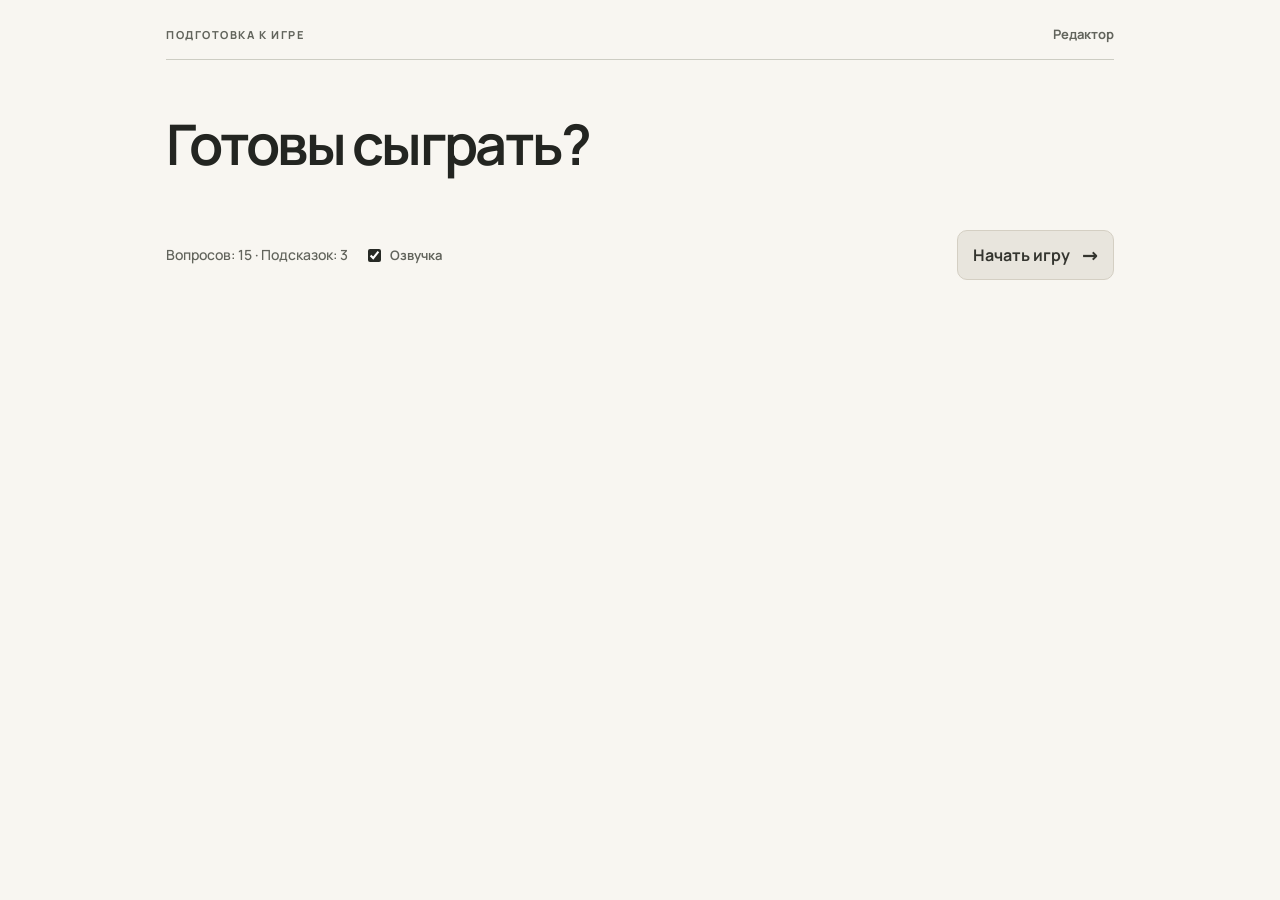
==== quiz-iphone.html @ d96a4c16 "Initial commit" ====
<!doctype html>
<html lang="ru">
<meta charset="utf-8">
<meta name="viewport" content="width=device-width, initial-scale=1, viewport-fit=cover, interactive-widget=resizes-content">
<title>Викторина</title>
<!--
Copyright 2018 The Manrope Project Authors (https://github.com/googlefonts/manrope)

This Font Software is licensed under the SIL Open Font License, Version 1.1.
This license is copied below, and is also available with a FAQ at:
http://scripts.sil.org/OFL


-----------------------------------------------------------
SIL OPEN FONT LICENSE Version 1.1 - 26 February 2007
-----------------------------------------------------------

PREAMBLE
The goals of the Open Font License (OFL) are to stimulate worldwide
development of collaborative font projects, to support the font creation
efforts of academic and linguistic communities, and to provide a free and
open framework in which fonts may be shared and improved in partnership
with others.

The OFL allows the licensed fonts to be used, studied, modified and
redistributed freely as long as they are not sold by themselves. The
fonts, including any derivative works, can be bundled, embedded,
redistributed and/or sold with any software provided that any reserved
names are not used by derivative works. The fonts and derivatives,
however, cannot be released under any other type of license. The
requirement for fonts to remain under this license does not apply
to any document created using the fonts or their derivatives.

DEFINITIONS
"Font Software" refers to the set of files released by the Copyright
Holder(s) under this license and clearly marked as such. This may
include source files, build scripts and documentation.

"Reserved Font Name" refers to any names specified as such after the
copyright statement(s).

"Original Version" refers to the collection of Font Software components as
distributed by the Copyright Holder(s).

"Modified Version" refers to any derivative made by adding to, deleting,
or substituting -- in part or in whole -- any of the components of the
Original Version, by changing formats or by porting the Font Software to a
new environment.

"Author" refers to any designer, engineer, programmer, technical
writer or other person who contributed to the Font Software.

PERMISSION & CONDITIONS
Permission is hereby granted, free of charge, to any person obtaining
a copy of the Font Software, to use, study, copy, merge, embed, modify,
redistribute, and sell modified and unmodified copies of the Font
Software, subject to the following conditions:

1) Neither the Font Software nor any of its individual components,
in Original or Modified Versions, may be sold by itself.

2) Original or Modified Versions of the Font Software may be bundled,
redistributed and/or sold with any software, provided that each copy
contains the above copyright notice and this license. These can be
included either as stand-alone text files, human-readable headers or
in the appropriate machine-readable metadata fields within text or
binary files as long as those fields can be easily viewed by the user.

3) No Modified Version of the Font Software may use the Reserved Font
Name(s) unless explicit written permission is granted by the corresponding
Copyright Holder. This restriction only applies to the primary font name as
presented to the users.

4) The name(s) of the Copyright Holder(s) or the Author(s) of the Font
Software shall not be used to promote, endorse or advertise any
Modified Version, except to acknowledge the contribution(s) of the
Copyright Holder(s) and the Author(s) or with their explicit written
permission.

5) The Font Software, modified or unmodified, in part or in whole,
must be distributed entirely under this license, and must not be
distributed under any other license. The requirement for fonts to
remain under this license does not apply to any document created
using the Font Software.

TERMINATION
This license becomes null and void if any of the above conditions are
not met.

DISCLAIMER
THE FONT SOFTWARE IS PROVIDED "AS IS", WITHOUT WARRANTY OF ANY KIND,
EXPRESS OR IMPLIED, INCLUDING BUT NOT LIMITED TO ANY WARRANTIES OF
MERCHANTABILITY, FITNESS FOR A PARTICULAR PURPOSE AND NONINFRINGEMENT
OF COPYRIGHT, PATENT, TRADEMARK, OR OTHER RIGHT. IN NO EVENT SHALL THE
COPYRIGHT HOLDER BE LIABLE FOR ANY CLAIM, DAMAGES OR OTHER LIABILITY,
INCLUDING ANY GENERAL, SPECIAL, INDIRECT, INCIDENTAL, OR CONSEQUENTIAL
DAMAGES, WHETHER IN AN ACTION OF CONTRACT, TORT OR OTHERWISE, ARISING
FROM, OUT OF THE USE OR INABILITY TO USE THE FONT SOFTWARE OR FROM
OTHER DEALINGS IN THE FONT SOFTWARE.

-->
<style>
  body { margin: 0; background: #f8f6f1; }
  body:has(#quiz-stage[data-theme="dark"]) { background: #1d1f1c; }
</style>
<div id="quiz-stage">
  <style>
    @font-face {
      font-family: Manrope;
      font-style: normal;
      font-weight: 400 750;
      font-display: swap;
      src: url("[data-uri]") format("woff2");
      unicode-range: U+0301, U+0400-045F, U+0490-0491, U+04B0-04B1, U+2116;
    }
    @font-face {
      font-family: Manrope;
      font-style: normal;
      font-weight: 400 750;
      font-display: swap;
      src: url("[data-uri]") format("woff2");
      unicode-range: U+0000-00FF, U+0131, U+0152-0153, U+02BB-02BC, U+02C6, U+02DA, U+02DC, U+0304, U+0308, U+0329, U+2000-206F, U+20AC, U+2122, U+2191, U+2193, U+2212, U+2215, U+FEFF, U+FFFD;
    }
    #quiz-stage {
      --stage: #f8f6f1;
      --field: #fefcf8;
      --ink: #232521;
      --muted: #62645c;
      --line: #cdcdc3;
      --soft: #eeece4;
      --signal: #9b342e;
      --signal-soft: #f6e5e1;
      --positive: #235e46;
      --positive-soft: #e1eee4;
      --action: #272a25;
      --action-text: #fcfaf4;
      --play-action: #e8e5dd;
      --play-action-text: #34352f;
      --play-action-line: #d4cfc3;
      --answer-radius: 10px;
      color-scheme: light;
      color: var(--ink);
      font: 16px/1.45 Manrope, system-ui, sans-serif;
      overflow-wrap: anywhere;
    }
    #quiz-stage[data-theme="dark"] {
      --stage: #1d1f1c;
      --field: #242622;
      --ink: #f4f1e8;
      --muted: #b7b9ad;
      --line: #50534a;
      --soft: #30332c;
      --signal: #ffa398;
      --signal-soft: #482c28;
      --positive: #a6d6b7;
      --positive-soft: #263e32;
      --action: #efece1;
      --action-text: #22241f;
      --play-action: #34362f;
      --play-action-text: #e9e6dc;
      --play-action-line: #4e5047;
      color-scheme: dark;
    }

    #quiz-stage * { box-sizing: border-box; }
    #quiz-stage [hidden] { display: none !important; }
    #quiz-stage :is(h1, h2, p) { margin: 0; font-family: inherit; }
    #quiz-stage :is(button, input, select, textarea) { font: inherit; }
    #quiz-stage :is(button, input, select, textarea):focus-visible {
      outline: 2px solid var(--signal);
      outline-offset: 3px;
    }
    #quiz-stage button {
      min-block-size: 44px;
      border: 0;
      border-radius: 0;
      padding: 0;
      color: inherit;
      background: transparent;
      touch-action: manipulation;
    }
    #quiz-stage button.primary {
      display: flex;
      align-items: center;
      justify-content: space-between;
      gap: 12px;
      min-block-size: 50px;
      padding: 10px 15px;
      border-radius: 3px;
      background: var(--action);
      color: var(--action-text);
      text-align: left;
      font-weight: 700;
    }
    #quiz-stage button.primary::after { content: '→' / ''; font-size: 1.2em; line-height: 1; }
    #quiz-stage button.primary:disabled { opacity: .45; }
    #quiz-stage button.primary:not(:disabled):active { opacity: .82; }
    #quiz-stage .shell {
      --gutter: clamp(16px, 4.4vw, 46px);
      --safe-top: max(env(safe-area-inset-top, 0px), calc(var(--tg-safe-area-inset-top, 0px) + var(--tg-content-safe-area-inset-top, 0px)));
      --safe-right: max(env(safe-area-inset-right, 0px), calc(var(--tg-safe-area-inset-right, 0px) + var(--tg-content-safe-area-inset-right, 0px)));
      --safe-bottom: max(env(safe-area-inset-bottom, 0px), calc(var(--tg-safe-area-inset-bottom, 0px) + var(--tg-content-safe-area-inset-bottom, 0px)));
      --safe-left: max(env(safe-area-inset-left, 0px), calc(var(--tg-safe-area-inset-left, 0px) + var(--tg-content-safe-area-inset-left, 0px)));
      max-inline-size: 1040px;
      margin-inline: auto;
      padding: calc(10px + var(--safe-top)) calc(var(--gutter) + var(--safe-right))
        calc(clamp(16px, 3vw, 30px) + var(--safe-bottom)) calc(var(--gutter) + var(--safe-left));
      background: var(--stage);
    }
    #quiz-stage header {
      display: flex;
      align-items: center;
      justify-content: space-between;
      min-block-size: 50px;
      gap: 12px;
      border-bottom: 1px solid var(--line);
    }
    #quiz-stage header button {
      flex: none;
      margin-inline-start: auto;
      color: var(--muted);
      font-size: .8125rem;
      font-weight: 700;
    }
    #quiz-stage header button:active, #quiz-stage .quiet:active { color: var(--signal); }
    #quiz-stage .eyebrow {
      color: var(--muted);
      font-size: .6875rem;
      font-weight: 750;
      letter-spacing: .14em;
      text-transform: uppercase;
    }
    #quiz-stage .clock-row {
      display: grid;
      grid-template-columns: minmax(0, 1fr) auto;
      align-items: center;
      gap: 12px;
      padding-top: 16px;
    }
    #quiz-stage .clock-track {
      padding-bottom: 6px;
      background: repeating-linear-gradient(to right, var(--muted) 0 1px, transparent 1px calc(100% / 6))
        left bottom / 100% 4px no-repeat;
      border-inline-end: 1px solid var(--muted);
    }
    #quiz-stage .time {
      color: var(--muted);
      font-size: 1.125rem;
      font-weight: 700;
      font-variant-numeric: tabular-nums;
      line-height: 1;
    }
    #quiz-stage[data-phase="answer"] .time, #quiz-stage .time.urgent { color: var(--signal); }
    #quiz-stage progress {
      display: block;
      appearance: none;
      inline-size: 100%;
      block-size: 3px;
      margin: 0;
      border: 0;
      background: var(--line);
    }
    #quiz-stage progress::-webkit-progress-bar { background: var(--line); }
    #quiz-stage progress::-webkit-progress-value { background: var(--muted); }
    #quiz-stage progress::-moz-progress-bar { background: var(--muted); }
    #quiz-stage progress.urgent::-webkit-progress-value { background: var(--signal); }
    #quiz-stage progress.urgent::-moz-progress-bar { background: var(--signal); }
    #quiz-stage .question { padding-block: clamp(24px, 5vw, 54px) clamp(24px, 4vw, 42px); }
    #quiz-stage h1 {
      max-inline-size: 30ch;
      color: var(--ink);
      font-size: clamp(1.75rem, 5.8vw, 3.5rem);
      font-weight: 650;
      line-height: 1.08;
      letter-spacing: -.048em;
      text-wrap: balance;
    }
    #quiz-stage h2 { color: var(--ink); font-size: 1rem; font-weight: 750; }
    #quiz-stage .answers {
      display: grid;
      grid-template-columns: repeat(2, minmax(0, 1fr));
      gap: clamp(8px, 1.2vw, 12px);
    }
    #quiz-stage .answers:empty { display: none; }
    #quiz-stage button.answer {
      display: flex;
      align-items: center;
      gap: clamp(8px, 1.2vw, 12px);
      min-block-size: clamp(52px, 7vw, 60px);
      padding: 9px clamp(10px, 1.6vw, 16px);
      border: 1px solid var(--line);
      border-radius: var(--answer-radius);
      background: var(--field);
      text-align: left;
    }
    #quiz-stage .answer:focus-visible { position: relative; z-index: 1; outline-offset: -3px; }
    #quiz-stage .letter {
      color: var(--muted);
      font-size: .6875rem;
      font-weight: 750;
      letter-spacing: .09em;
    }
    #quiz-stage .answer-text {
      flex: 1;
      min-inline-size: 0;
      font-size: clamp(.9375rem, 2vw, 1.125rem);
      font-weight: 650;
      line-height: 1.22;
    }
    #quiz-stage .answer-mark { font-size: .875rem; line-height: 1; }
    #quiz-stage .answer-mark:empty { display: none; }
    #quiz-stage .answer[data-removed] .answer-text { visibility: hidden; }
    #quiz-stage .answer[data-removed] { background: var(--stage); }
    #quiz-stage .answer:not(:disabled):active { background: var(--soft); }
    #quiz-stage button.answer.correct { color: var(--positive); background: var(--positive-soft); }
    #quiz-stage button.answer.wrong { color: var(--signal); background: var(--signal-soft); }
    #quiz-stage .answer:is(.correct, .wrong) .letter { color: inherit; }
    #quiz-stage .controls {
      display: grid;
      align-items: center;
      gap: 8px 20px;
      margin-top: 14px;
    }
    #quiz-stage .round-tools {
      display: flex;
      align-items: center;
      justify-content: space-between;
      gap: 8px;
      flex-wrap: wrap;
    }
    #quiz-stage .round-tools { padding-top: 8px; }
    #quiz-stage .round-tools p, #quiz-stage #quiz-hint { color: var(--muted); font-size: .8125rem; }
    #quiz-stage .lifelines {
      display: grid;
      grid-template-columns: repeat(3, minmax(0, 1fr));
      gap: 8px;
      max-inline-size: 330px;
      margin-top: 10px;
    }
    #quiz-stage .lifelines button, #quiz-stage #quiz-bank {
      padding-inline: 10px;
      border: 1px solid var(--line);
      border-radius: var(--answer-radius);
      font-size: .8125rem;
      font-weight: 700;
    }
    #quiz-stage .lifelines button:disabled { opacity: .5; }
    #quiz-stage .lifelines button {
      display: grid;
      align-content: start;
      gap: 3px;
      padding: 8px;
      text-align: left;
      line-height: 1.2;
    }
    #quiz-stage .lifelines small {
      color: var(--muted);
      font-size: .6875rem;
      font-weight: 550;
    }
    #quiz-stage .lifelines button[data-used] span { text-decoration: line-through; }
    #quiz-stage .live-ladder { display: none; }
    #quiz-stage #quiz-hint { margin-top: 8px; }
    #quiz-stage #quiz-hint:empty { position: absolute; }
    #quiz-stage dialog {
      inline-size: min(340px, calc(100% - 32px));
      max-block-size: 80dvh;
      padding: 16px;
      border: 1px solid var(--line);
      border-radius: var(--answer-radius);
      background: var(--stage);
      color: var(--ink);
    }
    #quiz-stage dialog::backdrop { background: #12131088; }
    #quiz-stage .ladder-head, #quiz-stage .ladder li { display: flex; justify-content: space-between; align-items: center; gap: 8px; }
    #quiz-stage .ladder { padding: 0; margin: 0; list-style: none; font-variant-numeric: tabular-nums; font-size: .875rem; }
    #quiz-stage .ladder li { padding: 5px 8px; }
    #quiz-stage .ladder [aria-current] { background: var(--soft); font-weight: 750; }
    #quiz-stage .ladder [data-secured] { color: var(--positive); }
    #quiz-stage .ladder small { margin-inline-end: auto; color: var(--muted); }
    #quiz-stage #quiz-status {
      color: var(--muted);
      font-size: .875rem;
      font-weight: 550;
    }
    #quiz-stage #quiz-status:empty, #quiz-stage #quiz-editor-status:empty { position: absolute; }
    #quiz-stage #quiz-status[data-outcome="success"] { color: var(--positive); }
    #quiz-stage #quiz-status[data-outcome="error"] { color: var(--signal); }
    #quiz-stage #quiz-action {
      border: 1px solid var(--play-action-line);
      border-radius: var(--answer-radius);
      background: var(--play-action);
      color: var(--play-action-text);
    }
    #quiz-stage .check {
      display: flex;
      align-items: center;
      gap: 9px;
      min-block-size: 44px;
      color: var(--muted);
      font-size: .8125rem;
      font-weight: 650;
    }
    #quiz-stage input[type="checkbox"] { accent-color: var(--action); margin: 0; }
    #quiz-stage[data-phase="done"] .question { padding-block: clamp(26px, 6vw, 64px) 10px; }
    #quiz-stage[data-phase="done"] h1 { font-size: clamp(3.15rem, 10vw, 6rem); font-variant-numeric: tabular-nums; }

    #quiz-stage .editor { padding-top: 16px; }
    #quiz-stage .editor-grid, #quiz-stage form { display: grid; gap: 14px; min-inline-size: 0; }
    #quiz-stage .editor-picker {
      display: grid;
      grid-template-columns: minmax(0, 1fr) auto;
      align-items: end;
      gap: 10px;
      padding-bottom: 14px;
      border-bottom: 1px solid var(--line);
    }
    #quiz-stage label.field {
      display: grid;
      min-inline-size: 0;
      gap: 5px;
      color: var(--muted);
      font-size: .8125rem;
      font-weight: 700;
    }
    #quiz-stage :is(input:not([type="checkbox"], [type="radio"]), select, textarea) {
      inline-size: 100%;
      min-inline-size: 0;
      min-block-size: 44px;
      padding: 9px 10px;
      border: 1px solid var(--line);
      border-radius: 3px;
      background: var(--field);
      color: var(--ink);
      font-size: 16px;
      font-weight: 550;
      scroll-margin-block: 16px;
    }
    #quiz-stage select { text-overflow: ellipsis; }
    #quiz-stage select:disabled { opacity: .65; }
    #quiz-stage textarea { resize: vertical; }
    #quiz-stage .editor-answers {
      display: grid;
      grid-template-columns: 24px minmax(0, 1fr) 54px;
      align-items: center;
      gap: 8px;
    }
    #quiz-stage .editor-answers h2 {
      grid-column: 1 / 3;
      color: var(--muted);
      font-size: .8125rem;
    }
    #quiz-stage .correct-column { color: var(--muted); font-size: .75rem; text-align: center; }
    #quiz-stage .correct-option {
      display: grid;
      place-items: center;
      min-block-size: 44px;
    }
    #quiz-stage input[type="radio"] { accent-color: var(--action); margin: 0; }
    #quiz-stage .editor-actions { display: flex; align-items: center; flex-wrap: wrap; gap: 8px 18px; }
    #quiz-stage .quiet { color: var(--muted); font-size: .8125rem; font-weight: 750; padding-inline: 8px; }
    #quiz-stage .quiet.danger, #quiz-stage #quiz-editor-status[data-error] { color: var(--signal); }
    #quiz-stage #quiz-editor-status { color: var(--muted); font-size: .8125rem; }

    @media (min-width: 560px) {
      #quiz-stage .controls { display: flex; flex-wrap: wrap; }
      #quiz-stage #quiz-action { margin-inline-start: auto; min-inline-size: 156px; }
      #quiz-stage .editor-grid { grid-template-columns: minmax(0, 1fr) minmax(0, 2.1fr); gap: clamp(22px, 4vw, 42px); }
      #quiz-stage .editor-picker { align-content: start; align-items: start; grid-template-columns: minmax(0, 1fr); border-bottom: 0; }
      #quiz-stage .editor-picker button { justify-self: start; }
    }
    @media (min-width: 760px) {
      #quiz-stage:is([data-phase="speaking"], [data-phase="answer"], [data-phase="review"]) .stage {
        display: grid;
        grid-template-columns: minmax(0, 1fr) 210px;
        column-gap: clamp(18px, 3vw, 32px);
        align-content: start;
      }
      #quiz-stage .stage > :not(.game-sidebar) { grid-column: 1; }
      #quiz-stage .game-sidebar {
        grid-column: 2;
        grid-row: 1 / span 6;
        padding-inline-start: 14px;
        border-inline-start: 1px solid var(--line);
      }
      #quiz-stage .game-sidebar .lifelines {
        grid-template-columns: 1fr;
        margin: 8px 0 14px;
        gap: 5px;
      }
      #quiz-stage .game-sidebar .lifelines button { padding-inline: 9px; }
      #quiz-stage .live-ladder { display: block; }
      #quiz-stage .live-ladder h2 { padding-inline: 8px; margin-bottom: 4px; font-size: .8125rem; }
      #quiz-stage #quiz-show-ladder { display: none; }
    }
    @media (max-width: 559px) and (orientation: portrait) {
      #quiz-stage[data-telegram] .shell:has(.stage:not([hidden])) {
        display: flex;
        flex-direction: column;
        min-block-size: var(--tg-viewport-stable-height, 100dvh);
      }
      #quiz-stage[data-telegram] .stage:not([hidden]) { display: flex; flex: 1; flex-direction: column; }
      #quiz-stage[data-telegram] .question { display: grid; align-content: center; flex: 1; }
    }
    @media (hover: hover) {
      #quiz-stage .answer:not(:disabled):hover { background: var(--soft); }
      #quiz-stage :is(header button, .quiet):hover { color: var(--ink); }
      #quiz-stage .quiet.danger:hover { color: var(--signal); }
    }
    @media (prefers-reduced-motion: no-preference) {
      #quiz-stage .answer { transition: background-color 130ms ease, color 130ms ease; }
    }
  </style>

  <div class="shell">
    <header>
      <p class="eyebrow" id="quiz-counter"></p>
      <h2 id="quiz-editor-title" hidden>Вопросы</h2>
      <button id="quiz-edit" type="button">Редактор</button>
    </header>

    <main class="stage" id="quiz-game">
      <div class="round-tools" id="quiz-round-tools" hidden>
        <p id="quiz-stakes"></p>
        <button class="quiet" id="quiz-show-ladder" type="button">Все суммы</button>
      </div>
      <div class="clock-row" id="quiz-clock">
        <div class="clock-track">
          <progress id="quiz-progress" max="60" value="60" aria-label="Оставшееся время"></progress>
        </div>
        <span class="time" id="quiz-time" role="timer" aria-label="Оставшееся время">1:00</span>
      </div>
      <div class="question"><h1 id="quiz-question" tabindex="-1"></h1></div>
      <div class="answers" id="quiz-answers"></div>
      <aside class="game-sidebar" id="quiz-sidebar" aria-label="Подсказки и суммы за ответы" hidden>
        <div class="lifelines" id="quiz-lifelines" aria-label="Подсказки" role="group">
          <button type="button" data-hint="half">
            <span>50:50</span>
            <small>Убирает два неверных ответа</small>
          </button>
          <button type="button" data-hint="audience">
            <span>Помощь зала</span>
            <small>Виртуальное голосование в процентах</small>
          </button>
          <button type="button" data-hint="friend">
            <span>Звонок другу</span>
            <small>Совет виртуального друга</small>
          </button>
        </div>
        <div class="live-ladder">
          <h2 id="quiz-live-ladder-title">Сколько можно выиграть</h2>
          <ol class="ladder" id="quiz-live-ladder" aria-labelledby="quiz-live-ladder-title" reversed></ol>
        </div>
      </aside>
      <p id="quiz-hint" role="status"></p>
      <div class="controls">
        <p id="quiz-status" role="status"></p>
        <label class="check" id="quiz-voice-option"><input id="quiz-voice" type="checkbox" checked> Озвучка</label>
        <button id="quiz-bank" type="button" hidden></button>
        <button id="quiz-action" class="primary" type="button">Начать игру</button>
      </div>
    </main>

    <dialog id="quiz-ladder-dialog" aria-labelledby="quiz-ladder-title">
      <div class="ladder-head">
        <h2 id="quiz-ladder-title">Сколько можно выиграть</h2>
        <button id="quiz-close-ladder" class="quiet" type="button">Закрыть</button>
      </div>
      <ol class="ladder" id="quiz-ladder" reversed></ol>
    </dialog>

    <section class="editor" id="quiz-editor" hidden aria-labelledby="quiz-editor-title">
      <div class="editor-grid">
        <div class="editor-picker">
          <label class="field">Вопросы набора <select id="quiz-list"></select></label>
          <button id="quiz-add" class="quiet" type="button">+ Добавить</button>
        </div>
        <form id="quiz-form">
          <label class="field">Вопрос <textarea name="question" rows="2" maxlength="220" required></textarea></label>
          <div class="editor-answers" role="group" aria-labelledby="quiz-options-label">
            <h2 id="quiz-options-label">Варианты ответа</h2>
            <span class="correct-column" aria-hidden="true">Верный</span>
            <label class="letter" for="quiz-option-a" aria-hidden="true">A</label>
            <input id="quiz-option-a" name="a" maxlength="120" aria-label="Вариант A" required>
            <label class="correct-option"><input type="radio" name="correct" value="0" aria-label="Правильный ответ A" checked></label>
            <label class="letter" for="quiz-option-b" aria-hidden="true">B</label>
            <input id="quiz-option-b" name="b" maxlength="120" aria-label="Вариант B" required>
            <label class="correct-option"><input type="radio" name="correct" value="1" aria-label="Правильный ответ B"></label>
            <label class="letter" for="quiz-option-c" aria-hidden="true">C</label>
            <input id="quiz-option-c" name="c" maxlength="120" aria-label="Вариант C" required>
            <label class="correct-option"><input type="radio" name="correct" value="2" aria-label="Правильный ответ C"></label>
            <label class="letter" for="quiz-option-d" aria-hidden="true">D</label>
            <input id="quiz-option-d" name="d" maxlength="120" aria-label="Вариант D" required>
            <label class="correct-option"><input type="radio" name="correct" value="3" aria-label="Правильный ответ D"></label>
          </div>
          <div class="editor-actions">
            <button class="primary" type="submit">Сохранить</button>
            <button id="quiz-delete" class="quiet danger" type="button">Удалить</button>
          </div>
          <p id="quiz-editor-status" role="status"></p>
        </form>
      </div>
    </section>
  </div>
</div>

<script>
  (() => {
    const root = document.getElementById('quiz-stage');
    const find = (name) => root.querySelector('#quiz-' + name);
    const game = find('game');
    const editor = find('editor');
    const editButton = find('edit');
    const question = find('question');
    const answers = find('answers');
    const bank = find('bank');
    const hint = find('hint');
    const sidebar = find('sidebar');
    const hintButtons = Array.from(find('lifelines').querySelectorAll('button'));
    const ladderDialog = find('ladder-dialog');
    const questionPicker = find('list');
    const counter = find('counter');
    const clock = find('time');
    const clockRow = find('clock');
    const progress = find('progress');
    const form = find('form');
    const status = find('status');
    const editorStatus = find('editor-status');
    const action = find('action');
    const voice = find('voice');
    const synth = window.speechSynthesis;
    const storageKey = 'quiz-stage-questions-v1';
    const letters = ['A', 'B', 'C', 'D'];
    const prizes = [500, 1000, 2000, 3000, 5000, 10000, 15000, 25000, 50000, 100000, 200000, 400000, 800000, 1500000, 3000000];
    const checkpoints = [5, 10];
    const formatPrize = new Intl.NumberFormat('ru-RU');
    const demo = [
      { question: 'Какая планета Солнечной системы самая большая?', answers: ['Земля', 'Сатурн', 'Юпитер', 'Нептун'], correct: 2 },
      { question: 'Какой химический элемент обозначают символом W?', answers: ['Вольфрам', 'Ванадий', 'Висмут', 'Водород'], correct: 0 },
      { question: 'Какой пролив разделяет Европу и Африку?', answers: ['Берингов', 'Гибралтарский', 'Ормузский', 'Магелланов'], correct: 1 },
      { question: 'Какой инструмент использует смычок?', answers: ['Арфа', 'Флейта', 'Труба', 'Виолончель'], correct: 3 },
      { question: 'На каком материке находятся Анды?', answers: ['Южная Америка', 'Африка', 'Австралия', 'Евразия'], correct: 0 },
      { question: 'Кто написал роман «Отцы и дети»?', answers: ['Лев Толстой', 'Иван Тургенев', 'Антон Чехов', 'Николай Гоголь'], correct: 1 },
      { question: 'Как называется единица электрического сопротивления?', answers: ['Вольт', 'Ватт', 'Ампер', 'Ом'], correct: 3 },
      { question: 'Кто написал картину «Ночной дозор»?', answers: ['Рубенс', 'Вермеер', 'Рембрандт', 'Ван Дейк'], correct: 2 },
      { question: 'Какая страна граничит с Португалией по суше?', answers: ['Испания', 'Франция', 'Италия', 'Андорра'], correct: 0 },
      { question: 'Какой композитор написал «Картинки с выставки»?', answers: ['Чайковский', 'Мусоргский', 'Римский-Корсаков', 'Бородин'], correct: 1 },
      { question: 'Как называется самая крупная луна Нептуна?', answers: ['Титан', 'Тритон', 'Ганимед', 'Фобос'], correct: 1 },
      { question: 'Как называлась столица империи инков?', answers: ['Теночтитлан', 'Тикаль', 'Куско', 'Чан-Чан'], correct: 2 },
      { question: 'Какой химический элемент обозначают символом Sn?', answers: ['Сурьма', 'Селен', 'Олово', 'Свинец'], correct: 2 },
      { question: 'Какое море не имеет сухопутных берегов?', answers: ['Коралловое', 'Карибское', 'Тасманово', 'Саргассово'], correct: 3 },
      { question: 'Как называется линия, соединяющая точки равного магнитного склонения?', answers: ['Изобата', 'Изогона', 'Изотерма', 'Изохрона'], correct: 1 }
    ];

    function readQuestions() {
      try {
        const saved = window.openai?.widgetState?.privateContent?.questions
          ?? JSON.parse(localStorage.getItem(storageKey));
        if (Array.isArray(saved)) return saved;
      } catch { /* The preview may deny browser storage. */ }
      return demo;
    }

    let questions = readQuestions();
    let editing = -1;
    let index = 0;
    let score = 0;
    let roundLength = 0;
    let roundEnded = false;
    const usedHints = new Set();
    let phase = 'ready';
    let timer;
    let deadline;
    let speechTimeout;
    let utterance;
    let telegram;
    const systemTheme = window.matchMedia('(prefers-color-scheme: dark)');

    function setPhase(next) {
      phase = next;
      root.dataset.phase = next;
      delete status.dataset.outcome;
      sidebar.hidden = next === 'ready' || next === 'done';
      bank.hidden = true;
      updateHintButtons();
    }

    function updateHintButtons() {
      for (const button of hintButtons) {
        const used = usedHints.has(button.dataset.hint);
        button.disabled = phase !== 'answer' || used;
        button.toggleAttribute('data-used', used);
      }
    }

    function guaranteedPrize() {
      const level = checkpoints.reduce((reached, checkpoint) => checkpoint <= score ? checkpoint : reached, 0);
      return prizes[level - 1] ?? 0;
    }

    function renderStakes() {
      const guaranteed = guaranteedPrize();
      const stake = 'Вопрос на ' + formatPrize.format(prizes[index]);
      find('stakes').textContent = guaranteed ? stake + ' · Уже гарантировано ' + formatPrize.format(guaranteed) : stake;
      renderLadder(find('live-ladder'));
    }

    function renderLadder(list) {
      const rows = prizes.slice(0, roundLength).map((prize, position) => {
        const level = position + 1;
        const row = document.createElement('li');
        const label = document.createElement('span');
        const marker = document.createElement('small');
        const amount = document.createElement('span');
        label.textContent = String(level);
        marker.textContent = checkpoints.includes(level) ? 'Несгораемая' : '';
        row.toggleAttribute('data-secured', checkpoints.includes(level) && level <= score);
        amount.textContent = formatPrize.format(prize);
        if (position === index) row.setAttribute('aria-current', 'step');
        row.append(label, marker, amount);
        return row;
      }).reverse();
      list.replaceChildren(...rows);
    }

    function showLadder() {
      renderLadder(find('ladder'));
      ladderDialog.showModal();
    }

    function useHint(type) {
      if (phase !== 'answer' || usedHints.has(type)) return;
      if (performance.now() >= deadline) {
        finishQuestion(-1);
        return;
      }
      usedHints.add(type);
      updateHintButtons();
      const correct = questions[index].correct;
      const buttons = Array.from(answers.querySelectorAll('.answer'));
      const available = buttons.map((button, position) => position).filter((position) => !buttons[position].disabled);
      const wrong = available.filter((position) => position !== correct);
      if (type === 'half') {
        const kept = wrong[Math.floor(Math.random() * wrong.length)];
        for (const position of wrong) {
          if (position === kept) continue;
          buttons[position].disabled = true;
          buttons[position].dataset.removed = '';
        }
        hint.textContent = '50:50 · Осталось два варианта.';
      } else if (type === 'audience') {
        const weights = available.map((position) => 12 + Math.random() * (position === correct ? 70 : 30));
        const total = weights.reduce((sum, weight) => sum + weight, 0);
        const votes = weights.map((weight) => Math.floor(weight * 100 / total));
        votes[weights.indexOf(Math.max(...weights))] += 100 - votes.reduce((sum, vote) => sum + vote, 0);
        hint.textContent = 'Виртуальный зал · ' + available.map((position, i) => letters[position] + ' ' + votes[i] + '%').join(' · ');
      } else {
        const suggestion = Math.random() < .75 ? correct : wrong[Math.floor(Math.random() * wrong.length)];
        hint.textContent = 'Виртуальный друг · «Я бы выбрал вариант ' + letters[suggestion] + '».';
      }
    }

    function applyTheme() {
      root.dataset.theme = telegram?.colorScheme ?? (systemTheme.matches ? 'dark' : 'light');
      if (!telegram) return;
      const background = getComputedStyle(root).getPropertyValue('--stage').trim();
      telegram.setHeaderColor?.(telegram.isVersionAtLeast?.('6.9') ? background : 'bg_color');
      if (telegram.isVersionAtLeast?.('6.1')) telegram.setBackgroundColor(background);
      if (telegram.isVersionAtLeast?.('7.10')) telegram.setBottomBarColor(background);
    }

    function connectTelegram() {
      const webApp = window.Telegram?.WebApp;
      if (telegram || !webApp || (!webApp.initData && (!webApp.platform || webApp.platform === 'unknown'))) return;
      telegram = webApp;
      root.dataset.telegram = '';
      applyTheme();
      telegram.onEvent('themeChanged', applyTheme);
      telegram.BackButton?.onClick(() => {
        if (!editor.hidden) setEditorOpen(false);
      });
      if (!editor.hidden) telegram.BackButton?.show();
      telegram.ready();
      telegram.expand();
    }

    voice.disabled = !synth || !window.SpeechSynthesisUtterance;
    if (voice.disabled) {
      voice.checked = false;
      find('voice-option').hidden = true;
    }

    function updateClock(seconds) {
      clock.textContent = Math.floor(seconds / 60) + ':' + String(seconds % 60).padStart(2, '0');
      clock.classList.toggle('urgent', seconds <= 10);
      progress.classList.toggle('urgent', seconds <= 10);
      progress.value = seconds;
    }

    function stopSpeech() {
      clearTimeout(speechTimeout);
      if (!utterance) return;
      utterance.onend = null;
      utterance.onerror = null;
      utterance = null;
      synth.cancel();
    }

    function stopRound() {
      clearInterval(timer);
      stopSpeech();
    }

    function renderQuestion() {
      const item = questions[index];
      const formatNumber = (number) => String(number).padStart(2, '0');
      counter.textContent = 'Вопрос ' + formatNumber(index + 1) + ' / ' + formatNumber(roundLength);
      clockRow.hidden = false;
      find('round-tools').hidden = false;
      renderStakes();
      hint.textContent = '';
      question.textContent = item.question;
      answers.replaceChildren(...item.answers.map((answer, position) => {
        const button = document.createElement('button');
        const letter = document.createElement('span');
        const mark = document.createElement('span');
        const text = document.createElement('span');
        letter.className = 'letter';
        letter.textContent = letters[position];
        mark.className = 'answer-mark';
        mark.setAttribute('aria-hidden', 'true');
        text.className = 'answer-text';
        text.textContent = answer;
        button.type = 'button';
        button.className = 'answer';
        button.disabled = true;
        button.append(letter, text, mark);
        button.addEventListener('click', () => finishQuestion(position));
        return button;
      }));
      updateClock(60);
    }

    function showReady() {
      stopRound();
      roundLength = Math.min(questions.length, prizes.length);
      roundEnded = false;
      usedHints.clear();
      setPhase('ready');
      index = score = 0;
      counter.textContent = 'Подготовка к игре';
      clockRow.hidden = true;
      find('round-tools').hidden = true;
      hint.textContent = '';
      question.textContent = roundLength ? 'Готовы сыграть?' : 'Добавьте первый вопрос';
      answers.replaceChildren();
      action.hidden = false;
      action.disabled = roundLength === 0;
      action.textContent = 'Начать игру';
      find('voice-option').hidden = voice.disabled || !roundLength;
      status.textContent = roundLength ? 'Вопросов: ' + roundLength + ' · Подсказок: 3' : 'Откройте редактор, чтобы начать.';
    }

    function startTimer(message = 'Выберите один ответ') {
      stopSpeech();
      const focusWasOnAction = document.activeElement === action;
      setPhase('answer');
      status.textContent = message;
      action.hidden = true;
      root.querySelectorAll('.answer').forEach((button) => { button.disabled = false; });
      if (focusWasOnAction) question.focus({ preventScroll: true });
      deadline = performance.now() + 60000;
      timer = setInterval(() => {
        const left = Math.max(0, Math.ceil((deadline - performance.now()) / 1000));
        updateClock(left);
        if (left === 0) finishQuestion(-1);
      }, 150);
    }

    function playQuestion() {
      renderQuestion();
      find('voice-option').hidden = true;
      if (!voice.checked) {
        startTimer();
        return;
      }
      const item = questions[index];
      const russian = synth.getVoices().filter((entry) => /^ru(?:-|$)/i.test(entry.lang));
      const selectedVoice = russian.find((entry) => entry.localService) ?? russian[0];
      if (!selectedVoice) {
        startTimer('Русский голос недоступен. Выберите ответ.');
        return;
      }
      setPhase('speaking');
      status.textContent = 'Звучит вопрос…';
      action.hidden = false;
      action.textContent = 'Пропустить озвучку';
      const spoken = [item.question, ...item.answers].join('\n');
      utterance = new SpeechSynthesisUtterance(spoken);
      utterance.voice = selectedVoice;
      utterance.lang = selectedVoice.lang;
      utterance.rate = 0.93;
      utterance.onend = () => startTimer();
      utterance.onerror = () => startTimer('Озвучка недоступна. Выберите ответ.');
      speechTimeout = setTimeout(() => startTimer('Озвучка прервана. Выберите ответ.'), Math.max(12000, spoken.length * 160));
      synth.speak(utterance);
    }

    function finishQuestion(position) {
      if (phase !== 'answer') return;
      if (performance.now() >= deadline) {
        position = -1;
        updateClock(0);
      }
      stopRound();
      const focusWasOnAnswer = answers.contains(document.activeElement);
      setPhase('review');
      const item = questions[index];
      const correct = position === item.correct;
      if (correct) score += 1;
      renderStakes();
      roundEnded = !correct || score === roundLength;
      root.querySelectorAll('.answer').forEach((button, number) => {
        button.disabled = true;
        if (number === item.correct || number === position) {
          const isCorrect = number === item.correct;
          button.classList.add(isCorrect ? 'correct' : 'wrong');
          button.querySelector('.answer-mark').textContent = isCorrect ? '✓' : '×';
        }
      });
      status.dataset.outcome = correct ? 'success' : 'error';
      status.textContent = correct ? 'Верно!' : (position === -1 ? 'Время вышло. ' : 'Неверно. ')
        + 'Правильный ответ — ' + item.answers[item.correct] + '.';
      action.hidden = false;
      action.textContent = roundEnded ? 'Показать результат' : 'Дальше';
      bank.hidden = roundEnded;
      bank.textContent = 'Забрать ' + formatPrize.format(prizes[score - 1] ?? 0);
      if (focusWasOnAnswer) action.focus({ preventScroll: true });
      if (position !== -1) telegram?.HapticFeedback?.notificationOccurred(correct ? 'success' : 'error');
    }

    function showResult(prize) {
      setPhase('done');
      counter.textContent = 'Ваш выигрыш';
      clockRow.hidden = true;
      find('round-tools').hidden = true;
      hint.textContent = '';
      question.textContent = formatPrize.format(prize);
      answers.replaceChildren();
      status.textContent = 'Верных ответов: ' + score + ' из ' + roundLength;
      action.textContent = 'Играть ещё';
      question.focus({ preventScroll: true });
    }

    find('show-ladder').addEventListener('click', showLadder);
    find('close-ladder').addEventListener('click', () => ladderDialog.close());
    hintButtons.forEach((button) => button.addEventListener('click', () => useHint(button.dataset.hint)));
    bank.addEventListener('click', () => {
      if (phase === 'review' && !roundEnded) showResult(prizes[score - 1]);
    });
    action.addEventListener('click', () => {
      if (phase === 'ready') playQuestion();
      else if (phase === 'speaking') startTimer();
      else if (phase === 'review') {
        if (roundEnded) {
          showResult(score === roundLength ? prizes[score - 1] : guaranteedPrize());
        } else {
          index += 1;
          playQuestion();
        }
      } else if (phase === 'done') showReady();
    });

    function openQuestion(position) {
      editing = position;
      const item = questions[position];
      form.elements.question.value = item?.question ?? '';
      letters.forEach((letter, number) => {
        form.elements[letter.toLowerCase()].value = item?.answers[number] ?? '';
      });
      form.elements.correct.value = String(item?.correct ?? 0);
      find('delete').hidden = position < 0;
      editorStatus.textContent = '';
      delete editorStatus.dataset.error;
      questionPicker.replaceChildren(...questions.map((entry, number) =>
        new Option((number + 1) + '. ' + entry.question, number)));
      if (position < 0) {
        const label = questions.length ? 'Новый вопрос' : 'Вопросов пока нет';
        questionPicker.add(new Option(label, -1), 0);
      }
      questionPicker.disabled = questions.length === 0;
      questionPicker.value = String(position);
    }

    function saveQuestions(message) {
      let stored = false;
      const serialized = JSON.stringify(questions);
      try {
        localStorage.setItem(storageKey, serialized);
        stored = true;
      } catch { /* Fall back to the preview host or in-memory state. */ }
      editorStatus.textContent = stored ? message : message + ' Изменения доступны в открытом прототипе.';
      if (window.openai?.setWidgetState && new TextEncoder().encode(serialized).length < 15000) {
        window.openai.setWidgetState({ privateContent: { questions } }).then(() => {
          if (editorStatus.textContent.startsWith(message)) editorStatus.textContent = message;
        }).catch(() => {});
      }
    }

    function setEditorOpen(opening) {
      stopRound();
      editor.hidden = !opening;
      game.hidden = opening;
      counter.hidden = opening;
      find('editor-title').hidden = !opening;
      editButton.textContent = opening ? 'К игре' : 'Редактор';
      if (opening) {
        openQuestion(questions.length ? 0 : -1);
        telegram?.BackButton?.show();
      } else {
        showReady();
        telegram?.BackButton?.hide();
      }
      if (telegram) window.scrollTo(0, 0);
    }

    editButton.addEventListener('click', () => setEditorOpen(editor.hidden));
    questionPicker.addEventListener('change', () => openQuestion(Number(questionPicker.value)));
    find('add').addEventListener('click', () => {
      openQuestion(-1);
      form.elements.question.focus();
    });
    form.addEventListener('submit', (event) => {
      event.preventDefault();
      const questionText = form.elements.question.value.trim();
      const answers = letters.map((letter) => form.elements[letter.toLowerCase()].value.trim());
      if (!questionText || answers.some((answer) => !answer)) {
        editorStatus.dataset.error = '';
        editorStatus.textContent = 'Заполните вопрос и все четыре варианта.';
        return;
      }
      const position = editing < 0 ? questions.length : editing;
      questions[position] = { question: questionText, answers, correct: Number(form.elements.correct.value) };
      openQuestion(position);
      saveQuestions('Вопрос сохранён.');
    });
    find('delete').addEventListener('click', () => {
      questions.splice(editing, 1);
      openQuestion(Math.min(editing, questions.length - 1));
      saveQuestions('Вопрос удалён.');
    });
    window.addEventListener('openai:set_globals', (event) => {
      const saved = event.detail?.globals?.widgetState?.privateContent?.questions;
      if (!Array.isArray(saved) || phase !== 'ready' || !editor.hidden) return;
      questions = saved;
      showReady();
    });

    applyTheme();
    systemTheme.addEventListener?.('change', applyTheme);
    window.addEventListener('quiz:telegram-ready', connectTelegram, { once: true });
    showReady();
    connectTelegram();
  })();
</script>
</html>
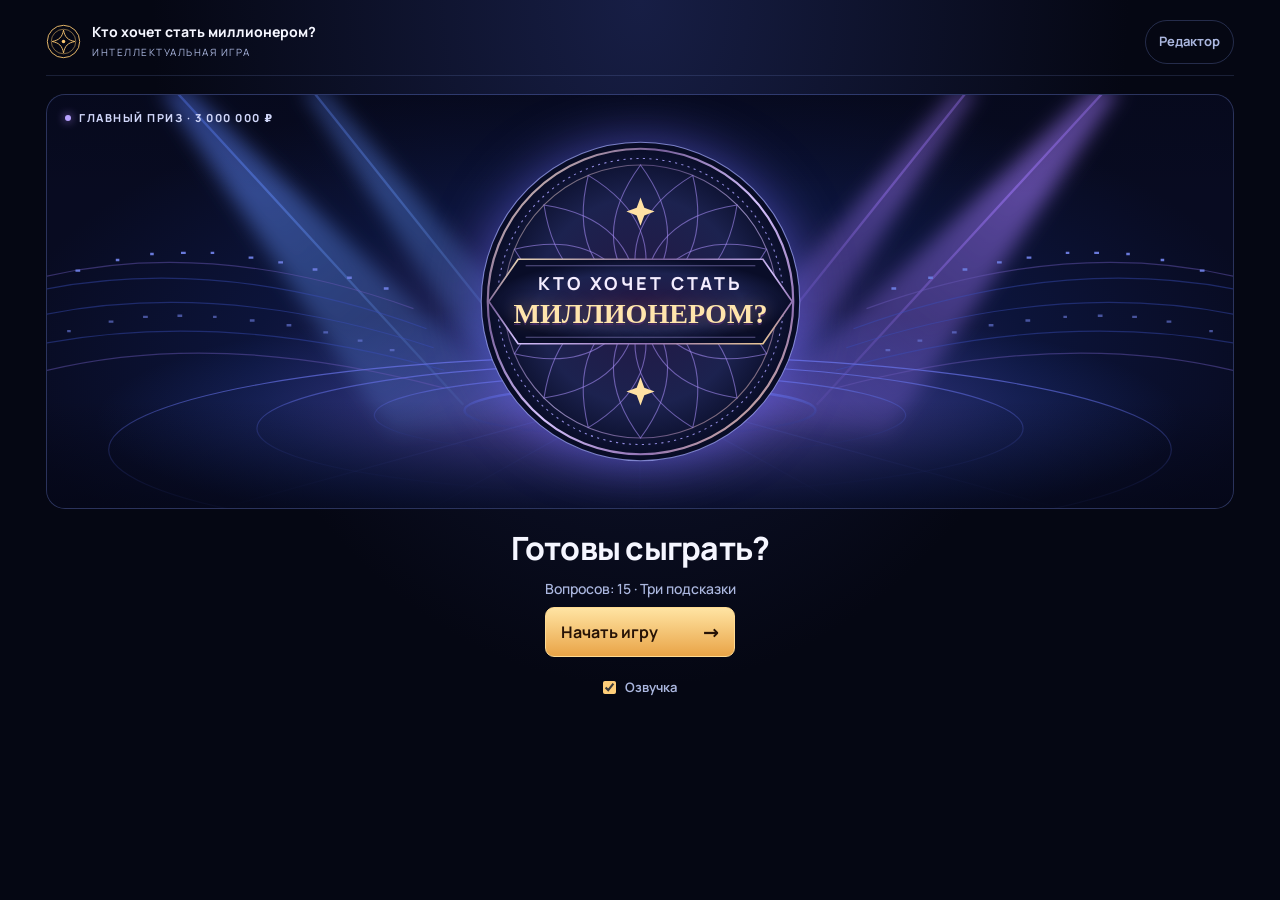
==== commit b3d40d65: "Style quiz as a classic Millionaire game show" ====
--- a/quiz-iphone.html
+++ b/quiz-iphone.html
@@ -2,7 +2,9 @@
 <html lang="ru">
 <meta charset="utf-8">
 <meta name="viewport" content="width=device-width, initial-scale=1, viewport-fit=cover, interactive-widget=resizes-content">
-<title>Викторина</title>
+<title>Кто хочет стать миллионером?</title>
+<meta name="theme-color" content="#080b21">
+<meta name="description" content="Кто хочет стать миллионером? Пятнадцать вопросов, три подсказки и путь к главному призу.">
 <!--
 Copyright 2018 The Manrope Project Authors (https://github.com/googlefonts/manrope)
 
@@ -11,9 +13,9 @@
 http://scripts.sil.org/OFL
 
 
------------------------------------------------------------
+—————————————————————————————-
 SIL OPEN FONT LICENSE Version 1.1 - 26 February 2007
------------------------------------------------------------
+—————————————————————————————-
 
 PREAMBLE
 The goals of the Open Font License (OFL) are to stimulate worldwide
@@ -43,7 +45,7 @@
 distributed by the Copyright Holder(s).
 
 "Modified Version" refers to any derivative made by adding to, deleting,
-or substituting -- in part or in whole -- any of the components of the
+or substituting — in part or in whole — any of the components of the
 Original Version, by changing formats or by porting the Font Software to a
 new environment.
 
@@ -97,12 +99,7 @@
 DAMAGES, WHETHER IN AN ACTION OF CONTRACT, TORT OR OTHERWISE, ARISING
 FROM, OUT OF THE USE OR INABILITY TO USE THE FONT SOFTWARE OR FROM
 OTHER DEALINGS IN THE FONT SOFTWARE.
-
 -->
-<style>
-  body { margin: 0; background: #f8f6f1; }
-  body:has(#quiz-stage[data-theme="dark"]) { background: #1d1f1c; }
-</style>
 <div id="quiz-stage">
   <style>
     @font-face {
@@ -122,46 +119,10 @@
       unicode-range: U+0000-00FF, U+0131, U+0152-0153, U+02BB-02BC, U+02C6, U+02DA, U+02DC, U+0304, U+0308, U+0329, U+2000-206F, U+20AC, U+2122, U+2191, U+2193, U+2212, U+2215, U+FEFF, U+FFFD;
     }
     #quiz-stage {
-      --stage: #f8f6f1;
-      --field: #fefcf8;
-      --ink: #232521;
-      --muted: #62645c;
-      --line: #cdcdc3;
-      --soft: #eeece4;
-      --signal: #9b342e;
-      --signal-soft: #f6e5e1;
-      --positive: #235e46;
-      --positive-soft: #e1eee4;
-      --action: #272a25;
-      --action-text: #fcfaf4;
-      --play-action: #e8e5dd;
-      --play-action-text: #34352f;
-      --play-action-line: #d4cfc3;
-      --answer-radius: 10px;
-      color-scheme: light;
       color: var(--ink);
       font: 16px/1.45 Manrope, system-ui, sans-serif;
       overflow-wrap: anywhere;
     }
-    #quiz-stage[data-theme="dark"] {
-      --stage: #1d1f1c;
-      --field: #242622;
-      --ink: #f4f1e8;
-      --muted: #b7b9ad;
-      --line: #50534a;
-      --soft: #30332c;
-      --signal: #ffa398;
-      --signal-soft: #482c28;
-      --positive: #a6d6b7;
-      --positive-soft: #263e32;
-      --action: #efece1;
-      --action-text: #22241f;
-      --play-action: #34362f;
-      --play-action-text: #e9e6dc;
-      --play-action-line: #4e5047;
-      color-scheme: dark;
-    }
-
     #quiz-stage * { box-sizing: border-box; }
     #quiz-stage [hidden] { display: none !important; }
     #quiz-stage :is(h1, h2, p) { margin: 0; font-family: inherit; }
@@ -493,15 +454,6 @@
       #quiz-stage .live-ladder h2 { padding-inline: 8px; margin-bottom: 4px; font-size: .8125rem; }
       #quiz-stage #quiz-show-ladder { display: none; }
     }
-    @media (max-width: 559px) and (orientation: portrait) {
-      #quiz-stage[data-telegram] .shell:has(.stage:not([hidden])) {
-        display: flex;
-        flex-direction: column;
-        min-block-size: var(--tg-viewport-stable-height, 100dvh);
-      }
-      #quiz-stage[data-telegram] .stage:not([hidden]) { display: flex; flex: 1; flex-direction: column; }
-      #quiz-stage[data-telegram] .question { display: grid; align-content: center; flex: 1; }
-    }
     @media (hover: hover) {
       #quiz-stage .answer:not(:disabled):hover { background: var(--soft); }
       #quiz-stage :is(header button, .quiet):hover { color: var(--ink); }
@@ -511,18 +463,389 @@
       #quiz-stage .answer { transition: background-color 130ms ease, color 130ms ease; }
     }
   </style>
+  <style>
+:root {
+  color-scheme: dark;
+  background: #050713;
+}
+
+body { margin: 0; }
+
+#quiz-stage {
+  --stage: #080b21;
+  --field: #0b1435;
+  --ink: #f5f6ff;
+  --muted: #abb7df;
+  --line: #434e80;
+  --soft: #1d2d62;
+  --gold: #ffcb73;
+  --signal: #ffb0ac;
+  --signal-soft: #681d3a;
+  --positive: #b4f3ce;
+  --positive-soft: #0d513e;
+  --action: #ffce79;
+  --action-text: #271306;
+  --play-action-line: #ffdc94;
+  --answer-radius: 9px;
+  --cut: 24px;
+  --hex: polygon(var(--cut) 0, calc(100% - var(--cut)) 0, 100% 50%, calc(100% - var(--cut)) 100%, var(--cut) 100%, 0 50%);
+  color-scheme: dark;
+  min-height: 100vh;
+  background: radial-gradient(ellipse at 50% 0%, #171e45, transparent 54%), #050713;
+}
+
+#quiz-stage button:not(:disabled) { cursor: pointer; }
+#quiz-stage .shell { max-inline-size: 1336px; background: transparent; padding-top: calc(8px + var(--safe-top)); }
+#quiz-stage header { min-height: 68px; margin-bottom: 18px; border-color: #889be92a; }
+#quiz-stage .brand { display: flex; align-items: center; gap: 11px; }
+#quiz-stage .brand svg { flex: none; width: 35px; height: 35px; color: var(--gold); }
+#quiz-stage .brand-name { font-weight: 750; font-size: .875rem; line-height: 1.2; }
+#quiz-stage .brand-type { color: var(--muted); font-size: .625rem; letter-spacing: .15em; text-transform: uppercase; margin-top: 4px; }
+#quiz-stage header button { padding-inline: 13px; border: 1px solid #7e92e344; border-radius: 100px; }
+#quiz-stage header button:hover { border-color: #9faef1; }
+#quiz-stage header h2 { margin-inline-start: auto; }
+#quiz-stage header h2:not([hidden]) + button { margin-inline-start: 0; }
+
+#quiz-stage .stage:not([hidden]) {
+  display: grid;
+  grid-template-columns: minmax(0, 1fr);
+  gap: 0 24px;
+  align-items: start;
+}
+#quiz-stage .stage > :not(.game-sidebar) { grid-column: 1; }
+#quiz-stage .studio {
+  position: relative;
+  isolation: isolate;
+  overflow: hidden;
+  display: grid;
+  place-items: center;
+  min-height: clamp(145px, 23vw, 262px);
+  border: 1px solid #7588d653;
+  border-radius: 19px;
+  background: radial-gradient(ellipse at 50% 64%, #2d2766, #0c143a 46%, #080b21 76%);
+}
+#quiz-stage .studio-art { position: absolute; inset: 0; width: 100%; height: 100%; z-index: -1; pointer-events: none; }
+#quiz-stage .studio::after {
+  content: '';
+  position: absolute;
+  inset: 0;
+  pointer-events: none;
+  background: linear-gradient(180deg, #03051345, transparent 24% 74%, #03051399);
+  z-index: -1;
+}
+#quiz-stage .seal {
+  position: relative;
+  display: grid;
+  place-items: center;
+  width: clamp(150px, 22vw, 228px);
+  aspect-ratio: 1;
+  container-type: inline-size;
+  color: #f4edff;
+  text-align: center;
+  filter: drop-shadow(0 0 26px #6e6cfb8a);
+}
+#quiz-stage .seal svg { position: absolute; width: 100%; height: 100%; inset: 0; }
+#quiz-stage .seal-title { position: relative; font-weight: 750; line-height: 1.1; text-transform: uppercase; }
+#quiz-stage .seal-title span { display: block; font-size: clamp(.55rem, 1.05vw, .83rem); letter-spacing: .16em; }
+#quiz-stage .seal-title strong {
+  display: block;
+  margin-top: 5px;
+  color: #ffe5ac;
+  font: bold 8.65cqi/1.05 Georgia, serif;
+  white-space: nowrap;
+  text-shadow: 0 2px #422961, 0 0 16px #e2a96465;
+}
+#quiz-stage .studio-note { position: absolute; top: 15px; left: 18px; z-index: 1; color: #d1d7fa; }
+#quiz-stage .studio-note::before {
+  content: '';
+  display: inline-block;
+  width: 6px;
+  aspect-ratio: 1;
+  margin-inline-end: 8px;
+  vertical-align: .13em;
+  border-radius: 50%;
+  background: #b8a2ff;
+  box-shadow: 0 0 10px #af8aff;
+}
+
+#quiz-stage .round-tools { margin: 13px 0 4px; padding: 0; min-height: 32px; }
+#quiz-stage .round-label { display: flex; align-items: baseline; gap: 7px 15px; flex-wrap: wrap; }
+#quiz-stage #quiz-counter { color: #d2dafb; }
+#quiz-stage #quiz-stakes { color: var(--gold); font-variant-numeric: tabular-nums; font-weight: 750; }
+#quiz-stage .clock-row { padding-top: 0; gap: 9px; margin-bottom: 15px; }
+#quiz-stage .clock-track { padding: 0; border: 0; background: none; }
+#quiz-stage progress { border-radius: 10px; background: #252c53; }
+#quiz-stage progress::-webkit-progress-bar { border-radius: 10px; background: #252c53; }
+#quiz-stage progress::-webkit-progress-value { border-radius: 10px; background: linear-gradient(90deg, #8b69ed, #71c9ff); }
+#quiz-stage progress::-moz-progress-bar { border-radius: 10px; background: linear-gradient(90deg, #8b69ed, #71c9ff); }
+#quiz-stage .time { color: #dde5ff; font-size: .875rem; }
+#quiz-stage .question, #quiz-stage button.answer {
+  position: relative;
+  isolation: isolate;
+  border: 0;
+  border-radius: 0;
+  background: transparent;
+}
+#quiz-stage .question::before, #quiz-stage button.answer::before,
+#quiz-stage .question::after, #quiz-stage button.answer::after {
+  position: absolute;
+  content: '';
+  z-index: -1;
+  clip-path: var(--hex);
+  pointer-events: none;
+}
+#quiz-stage .question::before, #quiz-stage button.answer::before {
+  inset: 0;
+  background: linear-gradient(175deg, #c6cfff, #7488ca 50%, #8e73cc);
+}
+#quiz-stage .question::after, #quiz-stage button.answer::after {
+  inset: 1px 2px;
+  background: linear-gradient(165deg, #172c68, #0c143d 47%, #070e29);
+}
+#quiz-stage .question {
+  --cut: 33px;
+  display: grid;
+  place-items: center;
+  min-height: clamp(78px, 11vw, 117px);
+  padding: 16px clamp(26px, 6vw, 62px);
+  text-align: center;
+}
+#quiz-stage .question h1 {
+  max-inline-size: 36ch;
+  font-size: clamp(1.14rem, 2.8vw, 2rem);
+  letter-spacing: -.023em;
+  line-height: 1.22;
+  font-weight: 750;
+}
+#quiz-stage .question h1:focus { outline: none; }
+#quiz-stage .answers { margin-top: 9px; gap: 8px 10px; }
+#quiz-stage button.answer {
+  --cut: 20px;
+  min-block-size: 52px;
+  padding: 9px 23px;
+  color: var(--ink);
+}
+#quiz-stage .answer .letter { color: var(--gold); }
+#quiz-stage .answer .letter::before { content: '◆'; margin-right: 5px; font-size: .64em; vertical-align: .16em; }
+#quiz-stage button.answer:is([data-removed], :not(:disabled):hover, :not(:disabled):active) { background: transparent; }
+#quiz-stage .answer:focus-visible::before, #quiz-stage .answer:not(:disabled):is(:hover, :active)::before { background: #ffda94; }
+#quiz-stage .answer:not(:disabled):is(:hover, :active)::after { background: linear-gradient(160deg, #704614, #37204e); }
+#quiz-stage button.answer.correct { color: var(--positive); }
+#quiz-stage button.answer.correct::before { background: #6cf5a6; }
+#quiz-stage button.answer.correct::after { background: linear-gradient(160deg, #136949, #0d362e); }
+#quiz-stage button.answer.wrong { color: var(--signal); }
+#quiz-stage button.answer.wrong::before { background: #ff878d; }
+#quiz-stage button.answer.wrong::after { background: linear-gradient(160deg, #6d233c, #34172e); }
+#quiz-stage button.answer[data-removed]:not(.correct, .wrong) { opacity: .45; }
+
+#quiz-stage .game-sidebar {
+  border: 1px solid #7888cf53;
+  border-radius: 17px;
+  background: linear-gradient(160deg, #151d41, #080e27 62%);
+  padding: 12px;
+}
+#quiz-stage .ladder-top { padding: 10px 11px 12px; border-bottom: 1px solid #889be933; }
+#quiz-stage .ladder-top strong { display: block; color: var(--gold); font-size: 1.65rem; line-height: 1.25; font-weight: 750; letter-spacing: .015em; font-variant-numeric: tabular-nums; }
+#quiz-stage .ladder-top .eyebrow { font-size: .6rem; }
+#quiz-stage .ladder li { padding: 3px 10px; gap: 7px; color: #f1b961; min-height: 24px; font-size: .77rem; font-weight: 700; }
+#quiz-stage .ladder li > :first-child { min-width: 1.65em; color: #9da9d5; }
+#quiz-stage .ladder li > small { color: inherit; opacity: .85; font-size: .61rem; }
+#quiz-stage .ladder li[data-milestone] { color: #fff; }
+#quiz-stage .ladder li[data-secured] { color: var(--positive); }
+#quiz-stage .ladder li[aria-current] {
+  --cut: 9px;
+  clip-path: var(--hex);
+  background: linear-gradient(90deg, #e7a54d, #ffe5a4);
+  color: #271306;
+}
+#quiz-stage .ladder li[aria-current] > :first-child { color: inherit; }
+#quiz-stage .game-sidebar .lifelines { grid-template-columns: repeat(3, minmax(0, 1fr)); gap: 7px; margin: 0; max-inline-size: none; }
+#quiz-stage .lifelines button {
+  position: relative;
+  align-content: center;
+  justify-items: center;
+  padding: 5px 2px;
+  text-align: center;
+  min-block-size: 48px;
+  border: 1px solid #879be2;
+  border-radius: 50%;
+  background: radial-gradient(ellipse at 50% 0%, #284684, #111b43 76%);
+  color: #f3f5ff;
+}
+#quiz-stage .lifelines button:not(:disabled):hover { border-color: var(--gold); color: var(--gold); }
+#quiz-stage .lifelines button svg { width: 22px; height: 19px; }
+#quiz-stage .lifelines button[data-used]::after { content: ''; position: absolute; width: 73%; height: 2px; top: 50%; left: 13%; background: #ff8d8d; transform: rotate(-28deg); }
+#quiz-stage #quiz-hint:not(:empty) { background: #151f45; border: 1px solid #8397f451; border-radius: 8px; padding: 9px 12px; }
+#quiz-stage #quiz-action, #quiz-stage button.primary { color: var(--action-text); background: linear-gradient(180deg, #ffe4a3, #e9a447); border: 1px solid #ffda91; border-radius: 9px; }
+#quiz-stage #quiz-action:not(:disabled):hover { background: #ffdfa0; }
+#quiz-stage #quiz-show-ladder { padding-inline: 11px; border: 1px solid #8397f451; border-radius: 100px; min-height: 36px; }
+#quiz-stage .controls { margin-top: 13px; }
+#quiz-stage dialog { box-shadow: 0 16px 60px #030412; }
+#quiz-stage dialog::backdrop { background: #020411c9; }
+#quiz-stage .ladder-head { padding-bottom: 8px; }
+
+#quiz-stage[data-phase="ready"] .studio,
+#quiz-stage[data-phase="done"] .studio { min-height: clamp(240px, 37vw, 415px); }
+#quiz-stage[data-phase="ready"] .seal,
+#quiz-stage[data-phase="done"] .seal { width: clamp(210px, 34vw, 325px); }
+#quiz-stage[data-phase="ready"] .seal-title span,
+#quiz-stage[data-phase="done"] .seal-title span { font-size: clamp(.75rem, 1.6vw, 1.12rem); }
+#quiz-stage:is([data-phase="ready"], [data-phase="done"]) .question {
+  min-height: 0;
+  padding: 20px 0 4px;
+}
+#quiz-stage:is([data-phase="ready"], [data-phase="done"]) .question::before,
+#quiz-stage:is([data-phase="ready"], [data-phase="done"]) .question::after { display: none; }
+#quiz-stage:is([data-phase="ready"], [data-phase="done"]) .controls {
+  display: grid;
+  justify-content: center;
+  justify-items: center;
+  text-align: center;
+  margin: 7px 0 0;
+}
+#quiz-stage:is([data-phase="ready"], [data-phase="done"]) #quiz-action { margin: 0; min-width: 190px; justify-content: space-between; }
+#quiz-stage[data-phase="ready"] #quiz-action { grid-row: 2; }
+#quiz-stage[data-phase="ready"] .check { grid-row: 3; }
+#quiz-stage[data-phase="done"] .question h1 { color: var(--gold); font-size: clamp(2rem, 6vw, 4rem); }
+#quiz-stage .editor { border-radius: 16px; border: 1px solid var(--line); background: var(--stage); padding: clamp(15px, 4vw, 35px); }
+
+@media (min-width: 760px) {
+  #quiz-stage:is([data-phase="speaking"], [data-phase="answer"], [data-phase="review"]) .stage {
+    grid-template-columns: minmax(0, 1fr) clamp(215px, 25%, 275px);
+  }
+  #quiz-stage .game-sidebar { grid-column: 2; grid-row: 1 / span 8; }
+  #quiz-stage .game-sidebar .lifelines { padding: 11px 0 5px; }
+}
+@media (max-width: 759px) {
+  #quiz-stage .game-sidebar {
+    grid-column: 1;
+    padding: 0;
+    margin: 0 0 11px;
+    border: 0;
+    border-radius: 0;
+    background: transparent;
+  }
+  #quiz-stage .game-sidebar .lifelines { max-width: 294px; margin-inline: auto; }
+  #quiz-stage .lifelines button { min-block-size: 44px; }
+  #quiz-stage .studio { padding-top: 23px; }
+  #quiz-stage .studio-note { font-size: .56rem; top: 8px; left: 0; right: 0; text-align: center; }
+}
+@media (max-width: 559px) {
+  #quiz-stage .shell { --gutter: 12px; }
+  #quiz-stage header { min-height: 56px; margin-bottom: 10px; gap: 6px; }
+  #quiz-stage .brand-name { font-size: .73rem; }
+  #quiz-stage .brand svg { width: 28px; height: 28px; }
+  #quiz-stage .brand { gap: 7px; }
+  #quiz-stage .brand-type { font-size: .54rem; }
+  #quiz-stage header button { padding-inline: 9px; font-size: .71rem; }
+  #quiz-stage .studio { border-radius: 13px; }
+  #quiz-stage .question { --cut: 23px; }
+  #quiz-stage .round-label { gap: 2px 8px; }
+  #quiz-stage .round-tools p { font-size: .65rem; }
+  #quiz-stage button.answer { --cut: 12px; gap: 5px; padding-inline: 13px; }
+  #quiz-stage .answer .letter::before { content: none; }
+  #quiz-stage .answer-text { font-size: .87rem; }
+  #quiz-stage .controls { gap: 5px; }
+  #quiz-stage #quiz-show-ladder { font-size: .71rem; }
+}
+</style>
 
   <div class="shell">
     <header>
-      <p class="eyebrow" id="quiz-counter"></p>
+      <div class="brand">
+        <svg viewBox="0 0 40 40" fill="none" aria-hidden="true">
+          <circle cx="20" cy="20" r="18.5" stroke="currentColor"/>
+          <circle cx="20" cy="20" r="14" stroke="currentColor" opacity=".55"/>
+          <path d="M20 7c1.6 8.1 4.9 11.4 13 13-8.1 1.6-11.4 4.9-13 13-1.6-8.1-4.9-11.4-13-13 8.1-1.6 11.4-4.9 13-13Z" stroke="currentColor"/>
+          <circle cx="20" cy="20" r="2" fill="currentColor"/>
+        </svg>
+        <div>
+          <p class="brand-name">Кто хочет стать миллионером?</p>
+          <p class="brand-type">Интеллектуальная игра</p>
+        </div>
+      </div>
       <h2 id="quiz-editor-title" hidden>Вопросы</h2>
       <button id="quiz-edit" type="button">Редактор</button>
     </header>
 
     <main class="stage" id="quiz-game">
+      <div class="studio">
+        <svg class="studio-art" viewBox="0 0 1000 360" preserveAspectRatio="xMidYMid slice" aria-hidden="true">
+          <defs>
+            <linearGradient id="studio-blue" x1="0" x2="1" y1="0" y2="1">
+              <stop stop-color="#597cff" stop-opacity=".64"/><stop offset="1" stop-color="#75b5ff" stop-opacity="0"/>
+            </linearGradient>
+            <linearGradient id="studio-violet" x1="1" x2="0" y1="0" y2="1">
+              <stop stop-color="#a278ff" stop-opacity=".72"/><stop offset="1" stop-color="#a278ff" stop-opacity="0"/>
+            </linearGradient>
+            <linearGradient id="studio-floor" x2="0" y2="1">
+              <stop stop-color="#6973e9" stop-opacity=".82"/><stop offset="1" stop-color="#21328c" stop-opacity=".04"/>
+            </linearGradient>
+            <radialGradient id="studio-pool">
+              <stop stop-color="#a67eff" stop-opacity=".45"/><stop offset="1" stop-color="#366afa" stop-opacity="0"/>
+            </radialGradient>
+            <filter id="studio-blur"><feGaussianBlur stdDeviation="8"/></filter>
+            <g id="studio-left">
+              <path d="M-70 188Q110 126 320 203M-70 209Q111 148 326 219M-70 232Q113 175 335 238" fill="none" stroke="#394fba" stroke-opacity=".44"/>
+              <path d="M-55 175Q110 114 309 186M-55 255Q110 193 335 253" fill="none" stroke="#6856b3" stroke-opacity=".48"/>
+              <g fill="#6979db">
+                <path d="M24 153h4v2h-4zm34-9h3v2h-3zm29-5h3v2h-3zm26-1h4v2h-4zm25 0h3v2h-3zm32 4h4v2h-4zm25 4h4v2h-4zm29 6h4v2h-4zm29 7h4v2h-4zm31 9h4v2h-4z"/>
+                <path d="M17 204h3v2h-3zm35-8h4v2h-4zm29-4h4v2h-4zm29-1h4v2h-4zm30 1h3v2h-3zm31 3h4v2h-4zm31 4h4v2h-4zm31 6h4v2h-4zm29 7h4v2h-4zm27 8h4v2h-4z" opacity=".64"/>
+              </g>
+            </g>
+          </defs>
+          <ellipse cx="500" cy="280" rx="460" ry="100" fill="url(#studio-pool)"/>
+          <path d="M95 0h23l294 280-121 13zm120 0h17l230 264-67 12z" fill="url(#studio-blue)" filter="url(#studio-blur)"/>
+          <path d="M905 0h-23L588 280l121 13zM785 0h-17L538 264l67 12z" fill="url(#studio-violet)" filter="url(#studio-blur)"/>
+          <path d="M106 0 351 267M222 0l205 257" stroke="url(#studio-blue)" stroke-width="2"/>
+          <path d="M894 0 649 267M778 0 573 257" stroke="url(#studio-violet)" stroke-width="2"/>
+          <use href="#studio-left"/>
+          <use href="#studio-left" transform="translate(1000 0) scale(-1 1)"/>
+          <g fill="none" stroke="url(#studio-floor)">
+            <ellipse cx="500" cy="272" rx="148" ry="21" stroke-width="2"/>
+            <ellipse cx="500" cy="276" rx="224" ry="34"/>
+            <ellipse cx="500" cy="287" rx="323" ry="54"/>
+            <ellipse cx="500" cy="305" rx="448" ry="79"/>
+            <path d="M500 257 126 360m374-103L314 360m186-103v103m0-103 186 103m-186-103 374 103" opacity=".4"/>
+          </g>
+        </svg>
+        <p class="studio-note eyebrow" id="quiz-studio-note">Главный приз · 3 000 000 ₽</p>
+        <div class="seal" aria-hidden="true">
+          <svg viewBox="0 0 300 300" fill="none">
+            <defs>
+              <linearGradient id="seal-metal" x2="1" y2="1">
+                <stop stop-color="#ffecb9"/><stop offset=".28" stop-color="#775f9a"/><stop offset=".53" stop-color="#d6c2ff"/><stop offset=".76" stop-color="#9273b3"/><stop offset="1" stop-color="#ffdb8d"/>
+              </linearGradient>
+              <radialGradient id="seal-fill">
+                <stop stop-color="#241743"/><stop offset=".68" stop-color="#1c224f"/><stop offset="1" stop-color="#090d28"/>
+              </radialGradient>
+              <path id="seal-petal" d="M150 146Q100 92 150 24q50 68 0 122Z"/>
+              <g id="seal-four">
+                <use href="#seal-petal"/><use href="#seal-petal" transform="rotate(90 150 150)"/>
+                <use href="#seal-petal" transform="rotate(180 150 150)"/><use href="#seal-petal" transform="rotate(270 150 150)"/>
+              </g>
+            </defs>
+            <circle cx="150" cy="150" r="147" fill="#080c26" stroke="#a3aafa" stroke-opacity=".72"/>
+            <circle cx="150" cy="150" r="141" fill="url(#seal-fill)" stroke="url(#seal-metal)" stroke-width="2"/>
+            <circle cx="150" cy="150" r="132" stroke="#8f89dc" stroke-dasharray="2 4"/>
+            <circle cx="150" cy="150" r="126" stroke="url(#seal-metal)" stroke-opacity=".65"/>
+            <g stroke="#ab91fc" stroke-opacity=".56">
+              <use href="#seal-four"/><use href="#seal-four" transform="rotate(22.5 150 150)"/>
+              <use href="#seal-four" transform="rotate(45 150 150)"/><use href="#seal-four" transform="rotate(67.5 150 150)"/>
+            </g>
+            <path d="m150 54 3.5 9.5 9.5 3.5-9.5 3.5L150 80l-3.5-9.5L137 67l9.5-3.5Zm0 166 3.5 9.5 9.5 3.5-9.5 3.5-3.5 9.5-3.5-9.5-9.5-3.5 9.5-3.5Z" fill="#ffe1a3"/>
+            <path d="M37 111h226l27 39-27 39H37l-27-39Z" fill="url(#seal-fill)" stroke="url(#seal-metal)" stroke-width="1.6"/>
+            <path d="M44 117h212m-212 66h212" stroke="#8d80c6" stroke-opacity=".6"/>
+          </svg>
+          <p class="seal-title"><span>Кто хочет стать</span><strong>миллионером?</strong></p>
+        </div>
+      </div>
       <div class="round-tools" id="quiz-round-tools" hidden>
-        <p id="quiz-stakes"></p>
-        <button class="quiet" id="quiz-show-ladder" type="button">Все суммы</button>
+        <div class="round-label">
+          <p class="eyebrow" id="quiz-counter"></p>
+          <p id="quiz-stakes"></p>
+        </div>
+        <button class="quiet" id="quiz-show-ladder" type="button">Лестница</button>
       </div>
       <div class="clock-row" id="quiz-clock">
         <div class="clock-track">
@@ -530,28 +853,33 @@
         </div>
         <span class="time" id="quiz-time" role="timer" aria-label="Оставшееся время">1:00</span>
       </div>
-      <div class="question"><h1 id="quiz-question" tabindex="-1"></h1></div>
-      <div class="answers" id="quiz-answers"></div>
       <aside class="game-sidebar" id="quiz-sidebar" aria-label="Подсказки и суммы за ответы" hidden>
+        <div class="live-ladder ladder-top">
+          <h2 class="eyebrow" id="quiz-live-ladder-title">Лестница выигрышей</h2>
+          <strong id="quiz-top-prize">3 000 000 ₽</strong>
+        </div>
         <div class="lifelines" id="quiz-lifelines" aria-label="Подсказки" role="group">
-          <button type="button" data-hint="half">
+          <button type="button" data-hint="half" aria-label="50 на 50" title="50 на 50">
             <span>50:50</span>
-            <small>Убирает два неверных ответа</small>
           </button>
-          <button type="button" data-hint="audience">
-            <span>Помощь зала</span>
-            <small>Виртуальное голосование в процентах</small>
+          <button type="button" data-hint="audience" aria-label="Помощь зала" title="Помощь зала">
+            <svg viewBox="0 0 24 20" fill="none" stroke="currentColor" stroke-width="1.5" stroke-linecap="round" aria-hidden="true">
+              <circle cx="12" cy="5" r="2.5"/><circle cx="4.5" cy="8" r="2"/><circle cx="19.5" cy="8" r="2"/>
+              <path d="M7.5 17v-2a4.5 4.5 0 0 1 9 0v2m-15-1v-1a3 3 0 0 1 4.5-2.6m16.5 3.6v-1a3 3 0 0 0-4.5-2.6"/>
+            </svg>
           </button>
-          <button type="button" data-hint="friend">
-            <span>Звонок другу</span>
-            <small>Совет виртуального друга</small>
+          <button type="button" data-hint="friend" aria-label="Звонок другу" title="Звонок другу">
+            <svg viewBox="0 0 24 20" fill="none" stroke="currentColor" stroke-width="1.5" stroke-linejoin="round" aria-hidden="true">
+              <path d="M7 2 4 4c-2 2 .6 6.8 4.1 10.2 3.4 3.2 8 5.1 9.7 3.2l2.3-2.8-4.5-3-2.2 2.1c-2.3-1-4.1-2.8-5.1-5l1.8-2.3L7 2Z"/>
+            </svg>
           </button>
         </div>
         <div class="live-ladder">
-          <h2 id="quiz-live-ladder-title">Сколько можно выиграть</h2>
           <ol class="ladder" id="quiz-live-ladder" aria-labelledby="quiz-live-ladder-title" reversed></ol>
         </div>
       </aside>
+      <div class="question"><h1 id="quiz-question" tabindex="-1"></h1></div>
+      <div class="answers" id="quiz-answers"></div>
       <p id="quiz-hint" role="status"></p>
       <div class="controls">
         <p id="quiz-status" role="status"></p>
@@ -563,7 +891,7 @@
 
     <dialog id="quiz-ladder-dialog" aria-labelledby="quiz-ladder-title">
       <div class="ladder-head">
-        <h2 id="quiz-ladder-title">Сколько можно выиграть</h2>
+        <h2 id="quiz-ladder-title">Лестница выигрышей</h2>
         <button id="quiz-close-ladder" class="quiet" type="button">Закрыть</button>
       </div>
       <ol class="ladder" id="quiz-ladder" reversed></ol>
@@ -674,7 +1002,6 @@
     let speechTimeout;
     let utterance;
     let telegram;
-    const systemTheme = window.matchMedia('(prefers-color-scheme: dark)');
 
     function setPhase(next) {
       phase = next;
@@ -700,8 +1027,8 @@
 
     function renderStakes() {
       const guaranteed = guaranteedPrize();
-      const stake = 'Вопрос на ' + formatPrize.format(prizes[index]);
-      find('stakes').textContent = guaranteed ? stake + ' · Уже гарантировано ' + formatPrize.format(guaranteed) : stake;
+      const stake = formatPrize.format(prizes[index]) + ' ₽';
+      find('stakes').textContent = guaranteed ? stake + ' · Несгораемая: ' + formatPrize.format(guaranteed) + ' ₽' : stake;
       renderLadder(find('live-ladder'));
     }
 
@@ -714,8 +1041,9 @@
         const amount = document.createElement('span');
         label.textContent = String(level);
         marker.textContent = checkpoints.includes(level) ? 'Несгораемая' : '';
+        row.toggleAttribute('data-milestone', level === roundLength || checkpoints.includes(level));
         row.toggleAttribute('data-secured', checkpoints.includes(level) && level <= score);
-        amount.textContent = formatPrize.format(prize);
+        amount.textContent = formatPrize.format(prize) + ' ₽';
         if (position === index) row.setAttribute('aria-current', 'step');
         row.append(label, marker, amount);
         return row;
@@ -761,7 +1089,6 @@
     }
 
     function applyTheme() {
-      root.dataset.theme = telegram?.colorScheme ?? (systemTheme.matches ? 'dark' : 'light');
       if (!telegram) return;
       const background = getComputedStyle(root).getPropertyValue('--stage').trim();
       telegram.setHeaderColor?.(telegram.isVersionAtLeast?.('6.9') ? background : 'bg_color');
@@ -848,7 +1175,10 @@
       usedHints.clear();
       setPhase('ready');
       index = score = 0;
-      counter.textContent = 'Подготовка к игре';
+      const topPrize = roundLength ? formatPrize.format(prizes[roundLength - 1]) + ' ₽' : '';
+      find('studio-note').hidden = !roundLength;
+      find('studio-note').textContent = 'Главный приз · ' + topPrize;
+      find('top-prize').textContent = topPrize;
       clockRow.hidden = true;
       find('round-tools').hidden = true;
       hint.textContent = '';
@@ -858,7 +1188,7 @@
       action.disabled = roundLength === 0;
       action.textContent = 'Начать игру';
       find('voice-option').hidden = voice.disabled || !roundLength;
-      status.textContent = roundLength ? 'Вопросов: ' + roundLength + ' · Подсказок: 3' : 'Откройте редактор, чтобы начать.';
+      status.textContent = roundLength ? 'Вопросов: ' + roundLength + ' · Три подсказки' : 'Откройте редактор, чтобы начать.';
     }
 
     function startTimer(message = 'Выберите один ответ') {
@@ -934,18 +1264,18 @@
       action.hidden = false;
       action.textContent = roundEnded ? 'Показать результат' : 'Дальше';
       bank.hidden = roundEnded;
-      bank.textContent = 'Забрать ' + formatPrize.format(prizes[score - 1] ?? 0);
+      bank.textContent = 'Забрать ' + formatPrize.format(prizes[score - 1] ?? 0) + ' ₽';
       if (focusWasOnAnswer) action.focus({ preventScroll: true });
       if (position !== -1) telegram?.HapticFeedback?.notificationOccurred(correct ? 'success' : 'error');
     }
 
     function showResult(prize) {
       setPhase('done');
-      counter.textContent = 'Ваш выигрыш';
+      find('studio-note').textContent = 'Ваш выигрыш';
       clockRow.hidden = true;
       find('round-tools').hidden = true;
       hint.textContent = '';
-      question.textContent = formatPrize.format(prize);
+      question.textContent = formatPrize.format(prize) + ' ₽';
       answers.replaceChildren();
       status.textContent = 'Верных ответов: ' + score + ' из ' + roundLength;
       action.textContent = 'Играть ещё';
@@ -1011,7 +1341,6 @@
       stopRound();
       editor.hidden = !opening;
       game.hidden = opening;
-      counter.hidden = opening;
       find('editor-title').hidden = !opening;
       editButton.textContent = opening ? 'К игре' : 'Редактор';
       if (opening) {
@@ -1056,8 +1385,6 @@
       showReady();
     });
 
-    applyTheme();
-    systemTheme.addEventListener?.('change', applyTheme);
     window.addEventListener('quiz:telegram-ready', connectTelegram, { once: true });
     showReady();
     connectTelegram();
